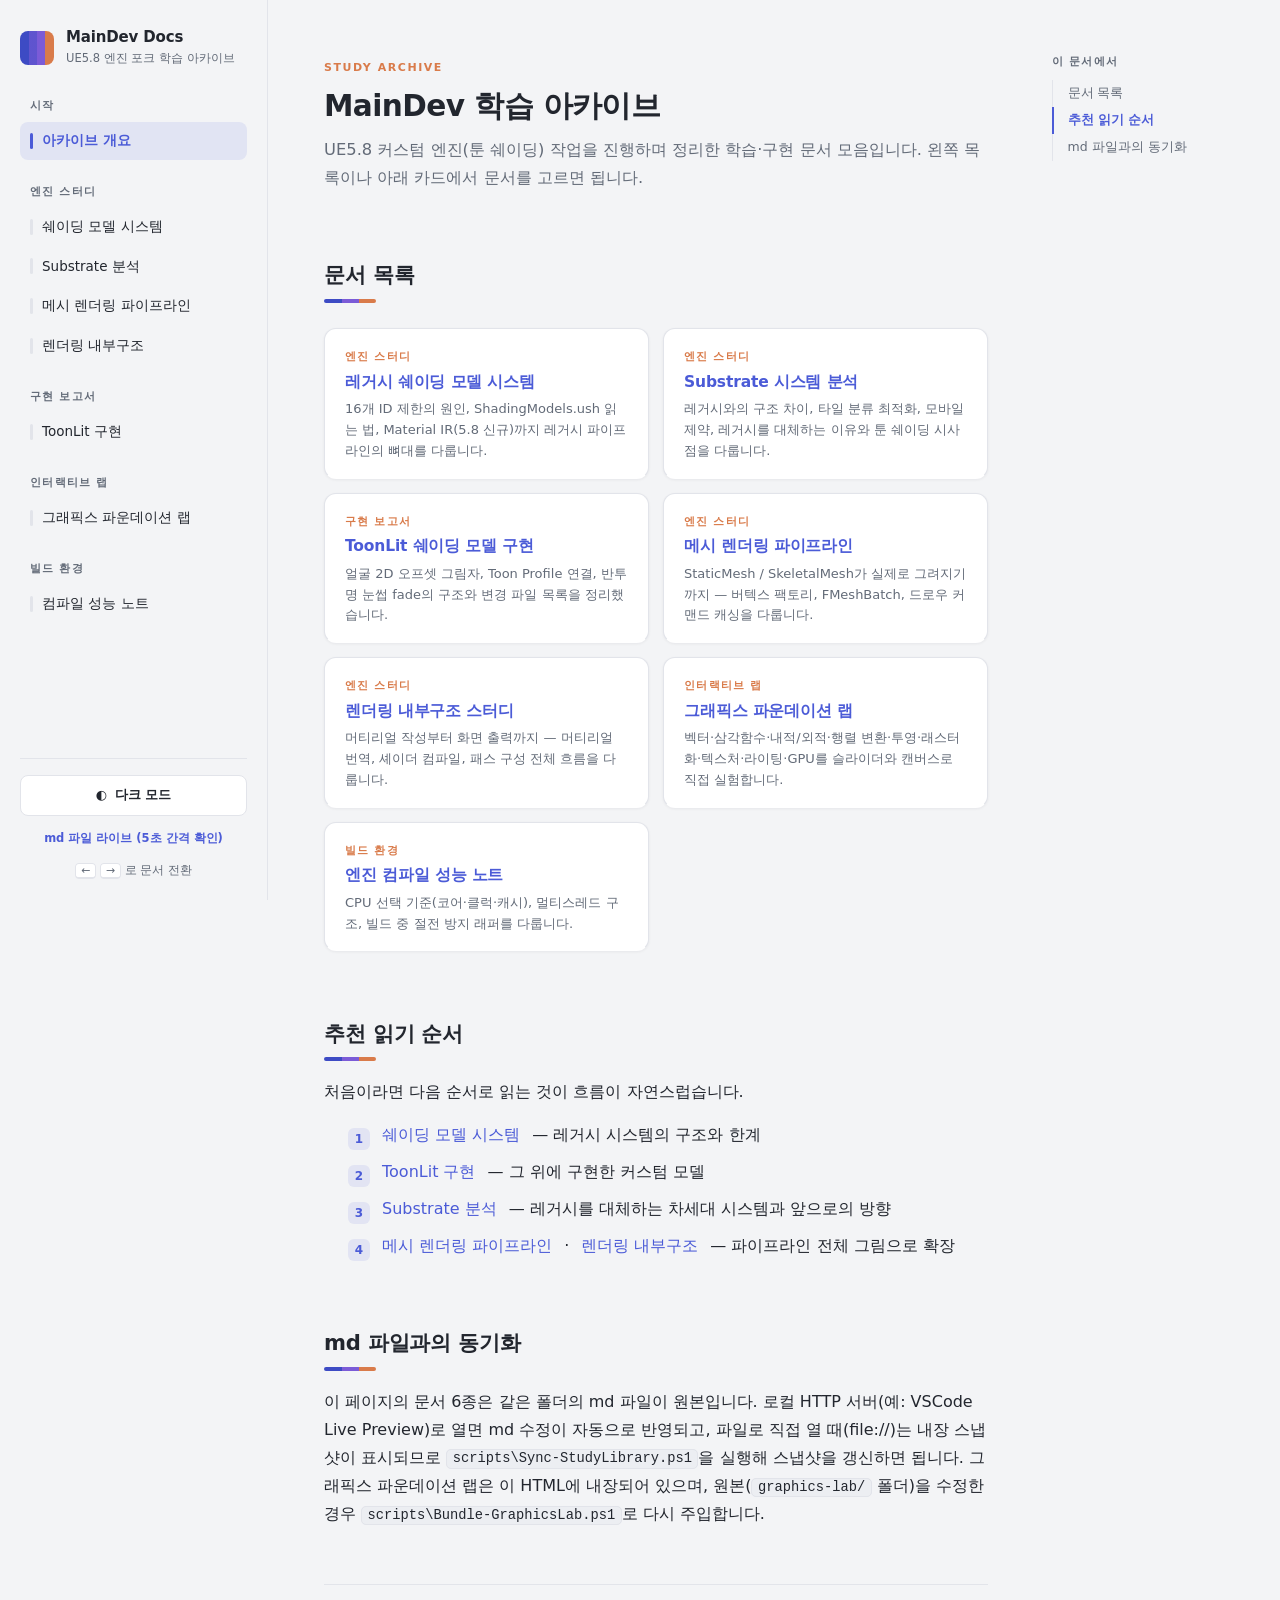
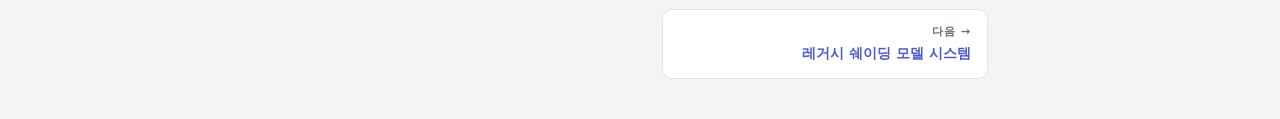
==== index.html @ ca84a1e5 "feat: GitHub Pages 진입점 추가 (index.html 리다이렉트, .nojekyll) Co-Authored-By: Claude Fable 5 <noreply@anth" ====
<!doctype html>
<html lang="ko">
<head>
  <meta charset="utf-8">
  <meta http-equiv="refresh" content="0; url=%ED%85%8C%ED%81%AC%EC%95%84%ED%8A%B8%20%EB%9D%BC%EC%9D%B4%EB%B8%8C%EB%9F%AC%EB%A6%AC.html">
  <title>TechArt Archive</title>
</head>
<body>
  <script>location.replace("테크아트 라이브러리.html");</script>
  <p><a href="테크아트 라이브러리.html">테크아트 라이브러리로 이동</a></p>
</body>
</html>
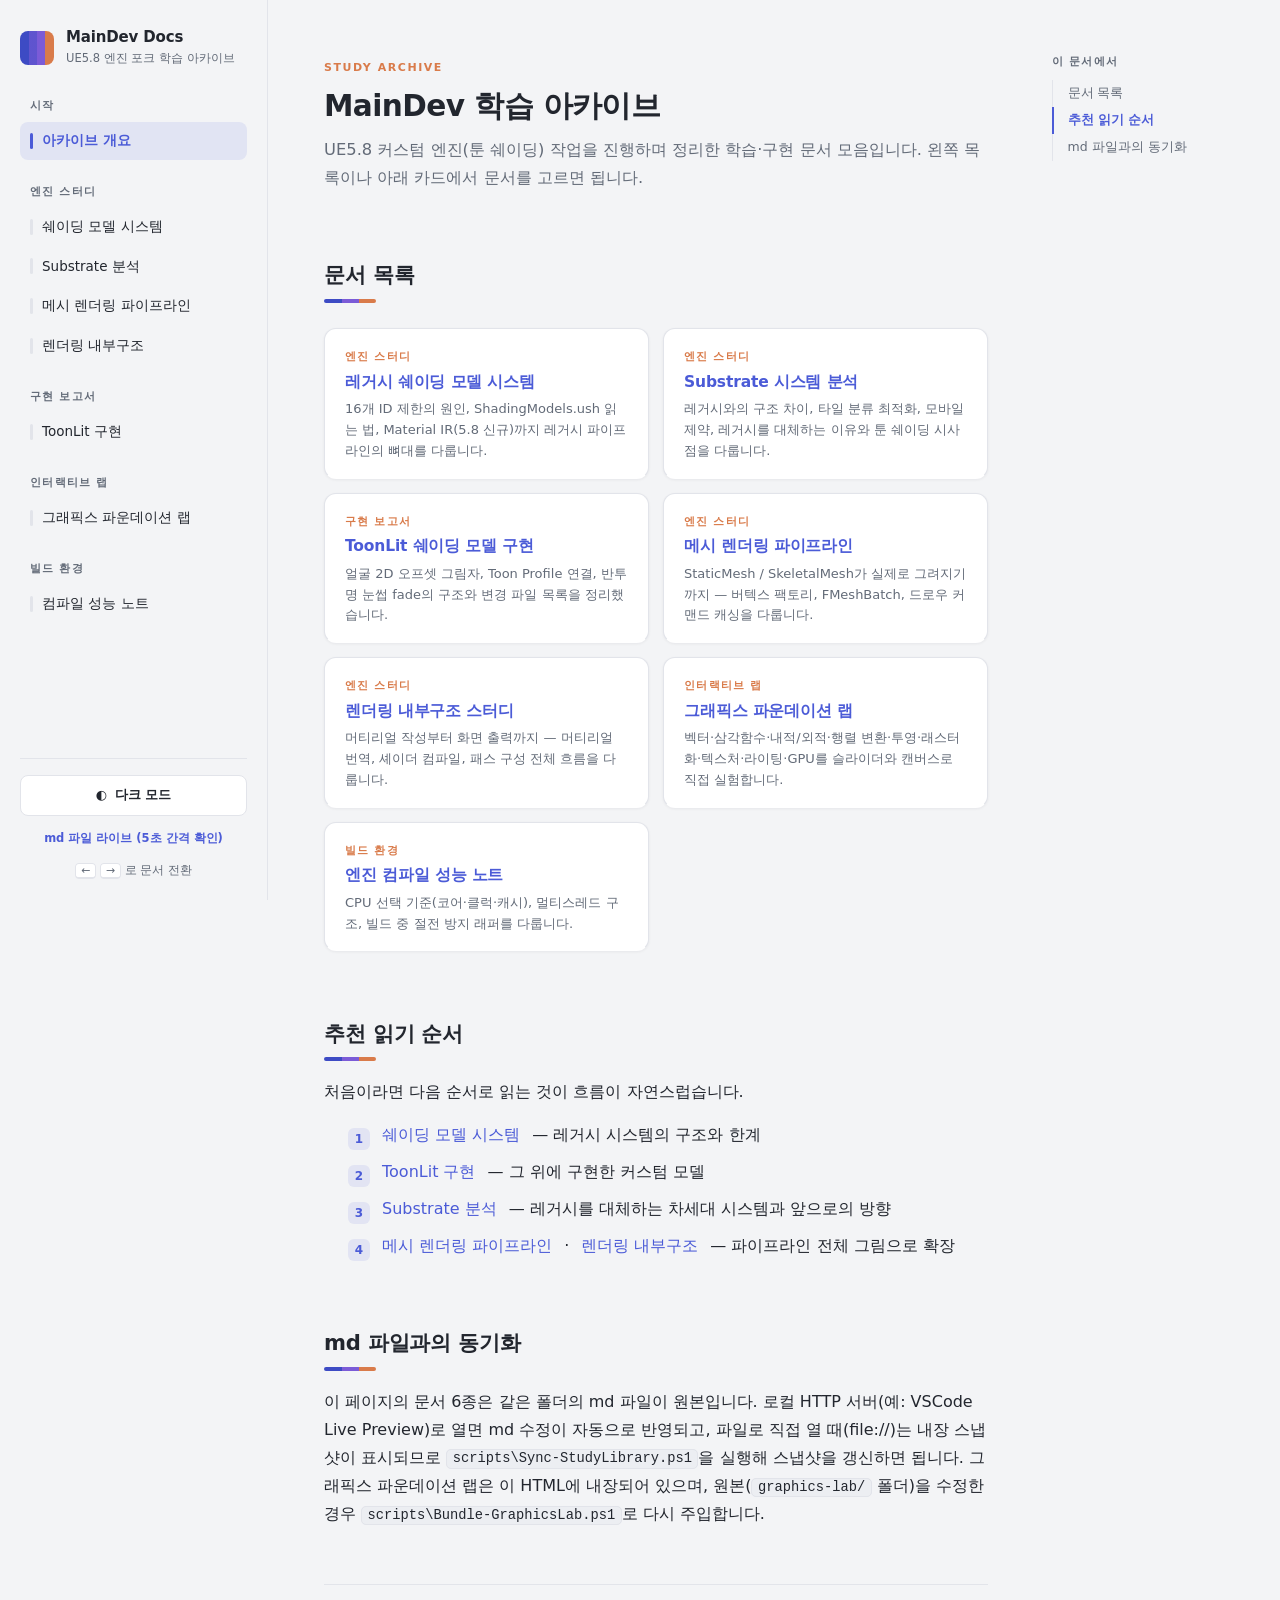
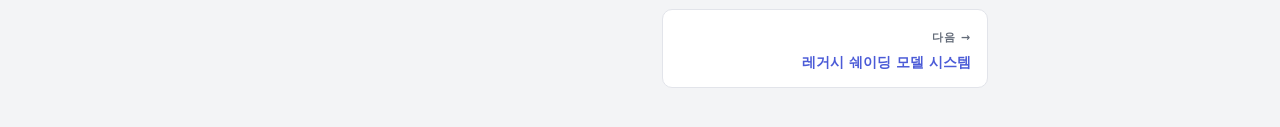
==== commit 0227987e: "fix: 모바일(아이폰) 뷰 대응 — viewport 메타 추가 및 긴 인라인 코드 줄바꿈 처리 - 테크아트 라이브러리.html에 doctype, charset, viewport " ====
--- a/index.html
+++ b/index.html
@@ -2,6 +2,7 @@
 <html lang="ko">
 <head>
   <meta charset="utf-8">
+  <meta name="viewport" content="width=device-width, initial-scale=1">
   <meta http-equiv="refresh" content="0; url=%ED%85%8C%ED%81%AC%EC%95%84%ED%8A%B8%20%EB%9D%BC%EC%9D%B4%EB%B8%8C%EB%9F%AC%EB%A6%AC.html">
   <title>TechArt Archive</title>
 </head>
